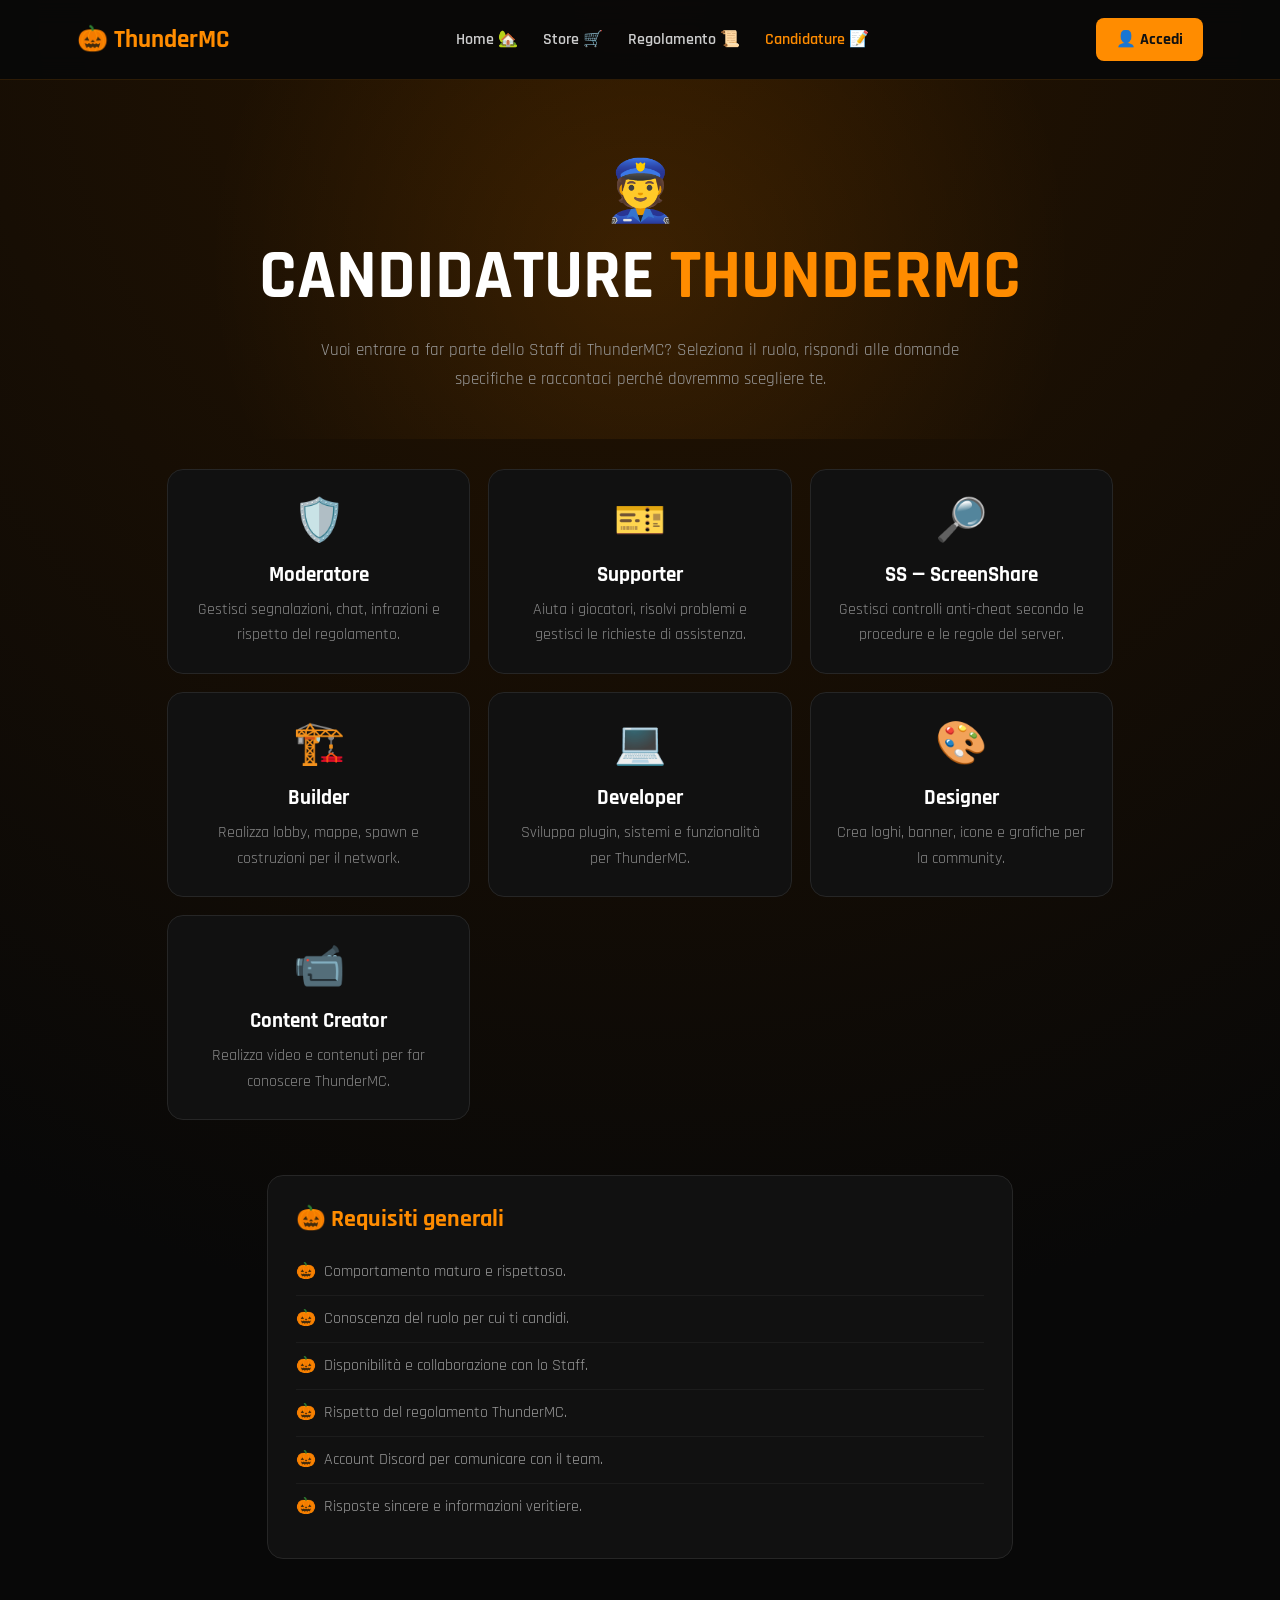
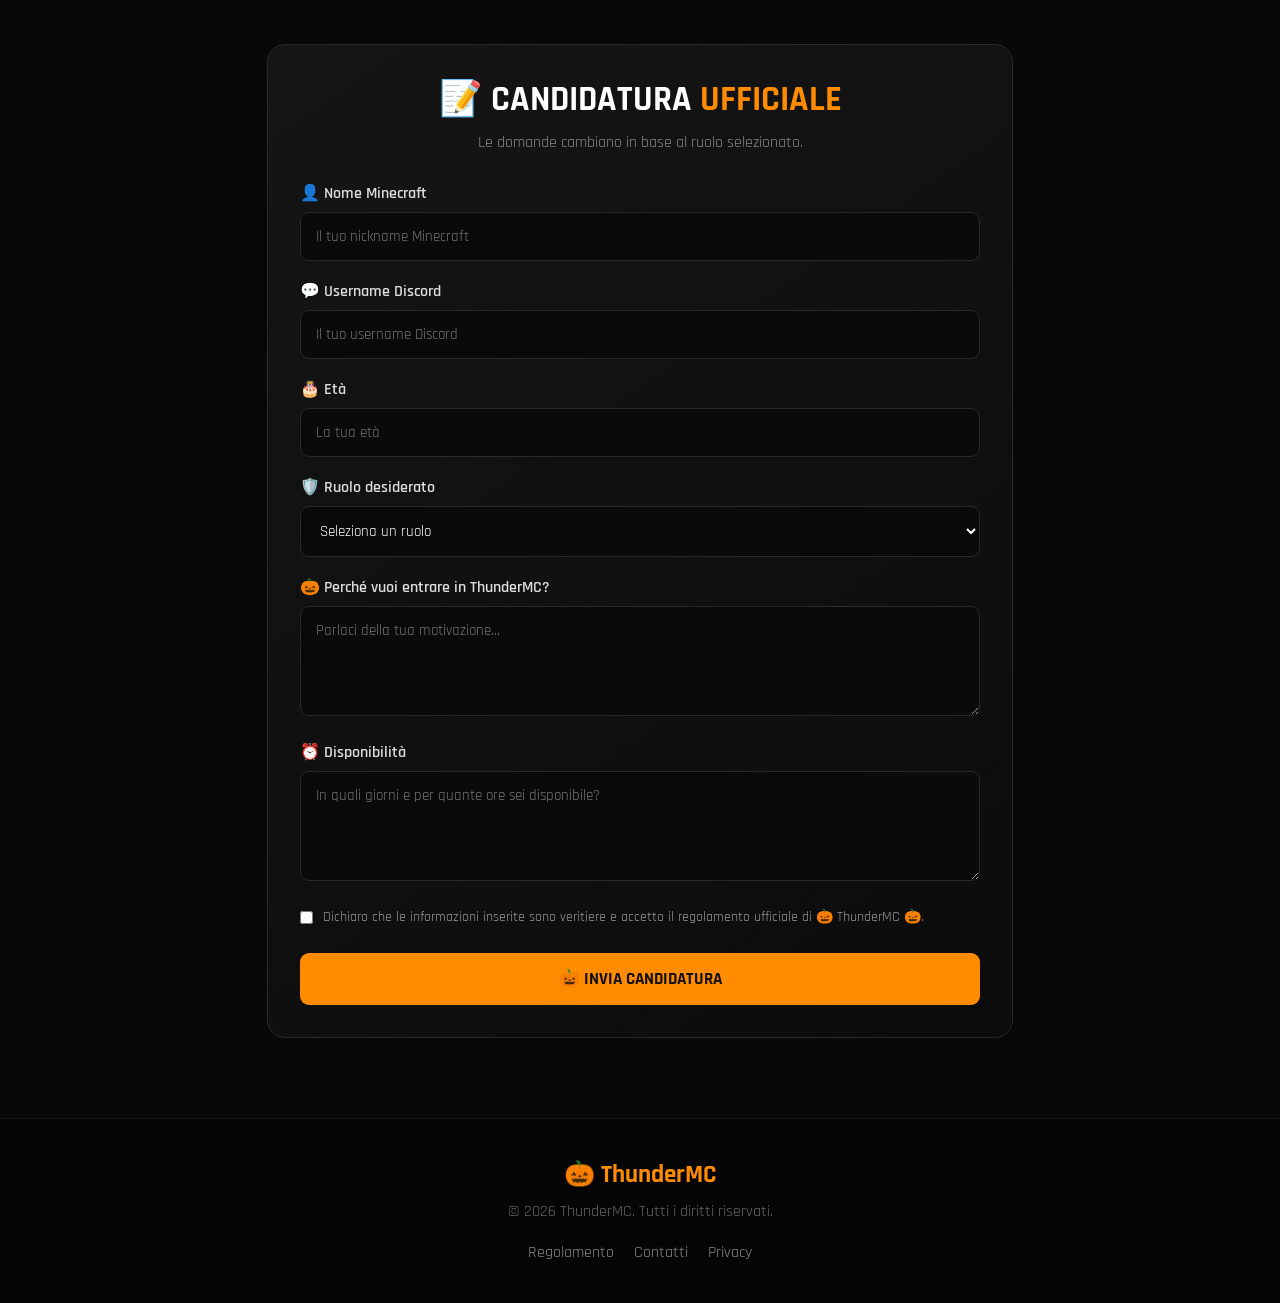
==== candidature.html @ 4a059ba6 "Add files via upload" ====
<!DOCTYPE html>
<html lang="it">
<head>
<meta charset="UTF-8">
<meta name="viewport" content="width=device-width, initial-scale=1.0">
<title>🎃 ThunderMC — Candidature</title>
<link rel="stylesheet" href="style.css">

<style>
.application-hero {
    padding: 75px 6% 45px;
    text-align: center;
    background: radial-gradient(circle at center, rgba(255,140,0,.12), transparent 65%);
}
.application-emoji { font-size: 60px; }
.application-hero h1 { font-size: clamp(38px, 7vw, 70px); }
.application-hero h1 span, .application-title h2 span { color: #ff8c00; }
.application-hero p {
    max-width: 700px; margin: 15px auto 0;
    color: #999; font-size: 17px; line-height: 1.7;
}
.roles {
    max-width: 1100px; margin: auto; padding: 30px 6% 55px;
    display: grid; grid-template-columns: repeat(3, 1fr); gap: 18px;
}
.role-card {
    padding: 25px; text-align: center; background: #111;
    border: 1px solid #262626; border-radius: 16px; transition: .25s;
}
.role-card:hover { transform: translateY(-5px); border-color: #ff8c00; }
.role-icon { font-size: 42px; margin-bottom: 12px; }
.role-card h2 { font-size: 21px; margin-bottom: 9px; }
.role-card p { color: #888; line-height: 1.6; }

.application-section {
    max-width: 900px; margin: auto; padding: 20px 6% 80px;
}
.application-box {
    padding: 32px; background: linear-gradient(145deg,#151515,#0c0c0c);
    border: 1px solid #292929; border-radius: 18px;
}
.application-title { text-align: center; margin-bottom: 30px; }
.application-title h2 { font-size: clamp(26px,5vw,35px); }
.application-title p { margin-top: 10px; color: #888; }

.form-group { margin-bottom: 20px; }
.form-group label {
    display: block; margin-bottom: 8px; color: #ddd; font-weight: 600;
}
.form-group input, .form-group select, .form-group textarea {
    box-sizing: border-box; width: 100%; padding: 14px 15px;
    background: #0a0a0a; border: 1px solid #292929; border-radius: 9px;
    color: white; font-family: inherit; font-size: 15px; outline: none;
}
.form-group input:focus, .form-group select:focus,
.form-group textarea:focus {
    border-color: #ff8c00; box-shadow: 0 0 0 2px rgba(255,140,0,.08);
}
.form-group textarea { min-height: 110px; resize: vertical; }
.question-box {
    padding: 22px; margin: 25px 0;
    background: rgba(255,140,0,.035); border: 1px solid #393027;
    border-radius: 14px;
}
.question-box h3 { color: #ff8c00; margin-bottom: 8px; }
.question-box > p { color: #999; margin-bottom: 22px; line-height: 1.5; }
.checkbox {
    display: flex; gap: 10px; align-items: flex-start;
    margin: 20px 0 25px; color: #999; font-size: 14px; line-height: 1.5;
}
.checkbox input { margin-top: 4px; accent-color: #ff8c00; }
.submit-btn {
    width: 100%; padding: 15px; border: 0; border-radius: 9px;
    background: #ff8c00; color: #111; font-family: inherit;
    font-size: 17px; font-weight: 800; cursor: pointer; transition: .25s;
}
.submit-btn:hover { transform: translateY(-2px); box-shadow: 0 10px 30px #ff8c0033; }
.success-message, .error-message {
    display: none; margin-top: 20px; padding: 16px;
    text-align: center; border-radius: 10px; line-height: 1.6;
}
.success-message { background: #22c55e12; border: 1px solid #22c55e55; color: #8cffab; }
.error-message { background: #ef444412; border: 1px solid #ef444455; color: #ffaaaa; }
.requirements {
    max-width: 900px; margin: 0 auto 65px; padding: 0 6%;
}
.requirements-box {
    padding: 28px; background: #111; border: 1px solid #262626; border-radius: 16px;
}
.requirements-box h2 { color: #ff8c00; margin-bottom: 15px; }
.requirements-box ul { list-style: none; padding: 0; }
.requirements-box li {
    padding: 11px 0 11px 28px; position: relative; color: #999;
    border-bottom: 1px solid #1c1c1c; line-height: 1.5;
}
.requirements-box li:last-child { border-bottom: 0; }
.requirements-box li::before { content: "🎃"; position: absolute; left: 0; }
@media(max-width:850px) { .roles { grid-template-columns: repeat(2,1fr); } }
@media(max-width:600px) {
    .roles { grid-template-columns: 1fr; }
    .application-box { padding: 21px; }
    .question-box { padding: 16px; }
}
</style>
</head>

<body>

<header class="navbar">
    <div class="logo">🎃 <span>ThunderMC</span></div>
    <nav>
        <a href="index.html">Home 🏡</a>
        <a href="shop.html">Store 🛒</a>
        <a href="regolamento.html">Regolamento 📜</a>
        <a href="candidature.html" class="active">Candidature 📝</a>
    </nav>
    <a href="login.html" class="login-btn">👤 Accedi</a>
</header>

<section class="application-hero">
    <div class="application-emoji">👮</div>
    <h1>CANDIDATURE <span>THUNDERMC</span></h1>
    <p>
        Vuoi entrare a far parte dello Staff di ThunderMC?
        Seleziona il ruolo, rispondi alle domande specifiche
        e raccontaci perché dovremmo scegliere te.
    </p>
</section>

<section class="roles">
    <div class="role-card">
        <div class="role-icon">🛡️</div>
        <h2>Moderatore</h2>
        <p>Gestisci segnalazioni, chat, infrazioni e rispetto del regolamento.</p>
    </div>
    <div class="role-card">
        <div class="role-icon">🎫</div>
        <h2>Supporter</h2>
        <p>Aiuta i giocatori, risolvi problemi e gestisci le richieste di assistenza.</p>
    </div>
    <div class="role-card">
        <div class="role-icon">🔎</div>
        <h2>SS — ScreenShare</h2>
        <p>Gestisci controlli anti-cheat secondo le procedure e le regole del server.</p>
    </div>
    <div class="role-card">
        <div class="role-icon">🏗️</div>
        <h2>Builder</h2>
        <p>Realizza lobby, mappe, spawn e costruzioni per il network.</p>
    </div>
    <div class="role-card">
        <div class="role-icon">💻</div>
        <h2>Developer</h2>
        <p>Sviluppa plugin, sistemi e funzionalità per ThunderMC.</p>
    </div>
    <div class="role-card">
        <div class="role-icon">🎨</div>
        <h2>Designer</h2>
        <p>Crea loghi, banner, icone e grafiche per la community.</p>
    </div>
    <div class="role-card">
        <div class="role-icon">📹</div>
        <h2>Content Creator</h2>
        <p>Realizza video e contenuti per far conoscere ThunderMC.</p>
    </div>
</section>

<section class="requirements">
    <div class="requirements-box">
        <h2>🎃 Requisiti generali</h2>
        <ul>
            <li>Comportamento maturo e rispettoso.</li>
            <li>Conoscenza del ruolo per cui ti candidi.</li>
            <li>Disponibilità e collaborazione con lo Staff.</li>
            <li>Rispetto del regolamento ThunderMC.</li>
            <li>Account Discord per comunicare con il team.</li>
            <li>Risposte sincere e informazioni veritiere.</li>
        </ul>
    </div>
</section>

<section class="application-section">
    <div class="application-box">
        <div class="application-title">
            <h2>📝 CANDIDATURA <span>UFFICIALE</span></h2>
            <p>Le domande cambiano in base al ruolo selezionato.</p>
        </div>

        <form id="applicationForm">
            <div class="form-group">
                <label for="minecraft">👤 Nome Minecraft</label>
                <input id="minecraft" name="minecraft" maxlength="32"
                    placeholder="Il tuo nickname Minecraft" required>
            </div>

            <div class="form-group">
                <label for="discord">💬 Username Discord</label>
                <input id="discord" name="discord" maxlength="80"
                    placeholder="Il tuo username Discord" required>
            </div>

            <div class="form-group">
                <label for="age">🎂 Età</label>
                <input type="number" id="age" name="age" min="13" max="99"
                    placeholder="La tua età" required>
            </div>

            <div class="form-group">
                <label for="role">🛡️ Ruolo desiderato</label>
                <select id="role" name="role" required>
                    <option value="">Seleziona un ruolo</option>
                    <option value="Moderatore">🛡️ Moderatore</option>
                    <option value="Supporter">🎫 Supporter</option>
                    <option value="SS">🔎 SS — ScreenShare</option>
                    <option value="Builder">🏗️ Builder</option>
                    <option value="Developer">💻 Developer</option>
                    <option value="Designer">🎨 Designer</option>
                    <option value="Content Creator">📹 Content Creator</option>
                </select>
            </div>

            <div id="roleQuestions" class="question-box" hidden>
                <h3 id="questionsTitle">🎃 Domande specifiche</h3>
                <p id="questionsDescription"></p>
                <div id="questionsFields"></div>
            </div>

            <div class="form-group">
                <label for="motivation">🎃 Perché vuoi entrare in ThunderMC?</label>
                <textarea id="motivation" name="motivation"
                    placeholder="Parlaci della tua motivazione..." required></textarea>
            </div>

            <div class="form-group">
                <label for="availability">⏰ Disponibilità</label>
                <textarea id="availability" name="availability"
                    placeholder="In quali giorni e per quante ore sei disponibile?" required></textarea>
            </div>

            <label class="checkbox">
                <input type="checkbox" id="accept" required>
                <span>Dichiaro che le informazioni inserite sono veritiere e accetto il regolamento ufficiale di 🎃 ThunderMC 🎃.</span>
            </label>

            <button type="submit" class="submit-btn">🎃 INVIA CANDIDATURA</button>

            <div class="success-message" id="successMessage" role="status">
                ✅ Modulo compilato correttamente!<br>
                Attenzione: questa versione dimostra il funzionamento del modulo,
                ma non invia ancora la candidatura allo Staff.
            </div>

            <div class="error-message" id="errorMessage" role="alert">
                ⚠️ Seleziona un ruolo e rispondi a tutte le domande obbligatorie.
            </div>
        </form>
    </div>
</section>

<footer>
    <div class="footer-logo">🎃 ThunderMC</div>
    <p>© 2026 ThunderMC. Tutti i diritti riservati.</p>
    <div class="footer-links">
        <a href="regolamento.html">Regolamento</a>
        <a href="contatti.html">Contatti</a>
        <a href="privacy.html">Privacy</a>
    </div>
</footer>

<script>
const roleQuestions = {
    "Supporter": {
        description: "Domande per valutare le tue capacità di assistenza ai giocatori.",
        questions: [
            { id: "support_exp", label: "🎫 Hai già lavorato come Supporter? Dove e per quanto tempo?", type: "textarea" },
            { id: "support_problem", label: "🧩 Un giocatore non riesce a entrare nel server. Come lo aiuti?", type: "textarea" },
            { id: "support_angry", label: "💬 Un utente è arrabbiato e ti insulta mentre chiedi di aiutarlo. Come reagisci?", type: "textarea" },
            { id: "support_ticket", label: "📩 Come gestiresti un ticket a cui non sai rispondere?", type: "textarea" },
            { id: "support_rules", label: "📚 Perché un Supporter deve conoscere il regolamento?", type: "textarea" }
        ]
    },
    "SS": {
        description: "Domande sul ruolo ScreenShare e sulla gestione responsabile dei controlli anti-cheat.",
        questions: [
            { id: "ss_exp", label: "🔎 Hai già esperienza nei controlli ScreenShare? Descrivila.", type: "textarea" },
            { id: "ss_suspicion", label: "🚨 Come procederesti se un giocatore fosse segnalato per sospetti cheat?", type: "textarea" },
            { id: "ss_consent", label: "🛡️ Perché un controllo deve seguire le procedure ufficiali e rispettare la privacy?", type: "textarea" },
            { id: "ss_refusal", label: "⚖️ Come gestiresti un giocatore che rifiuta un controllo previsto dal regolamento?", type: "textarea" },
            { id: "ss_evidence", label: "📋 Come documenteresti un controllo e riferiresti i risultati allo Staff?", type: "textarea" },
            { id: "ss_knowledge", label: "💻 Quali strumenti e conoscenze tecniche possiedi per questo ruolo?", type: "textarea" }
        ]
    },
    "Moderatore": {
        description: "Domande sulla moderazione, sulle segnalazioni e sulle sanzioni.",
        questions: [
            { id: "mod_exp", label: "🛡️ Hai già moderato un server Minecraft o Discord? Raccontaci la tua esperienza.", type: "textarea" },
            { id: "mod_hacker", label: "🚨 Come gestiresti una segnalazione contro un giocatore sospettato di usare cheat?", type: "textarea" },
            { id: "mod_conflict", label: "⚖️ Due giocatori litigano in chat. Cosa fai?", type: "textarea" },
            { id: "mod_friend", label: "🤝 Un tuo amico infrange il regolamento. Come ti comporti?", type: "textarea" },
            { id: "mod_proof", label: "📋 Quali elementi controlleresti prima di applicare una sanzione?", type: "textarea" }
        ]
    },
    "Builder": {
        description: "Domande sulle tue capacità di costruzione e collaborazione.",
        questions: [
            { id: "build_exp", label: "🏗️ Da quanto tempo costruisci su Minecraft e quali build hai realizzato?", type: "textarea" },
            { id: "build_style", label: "🧱 Quali stili di costruzione conosci meglio?", type: "textarea" },
            { id: "build_tools", label: "🛠️ Sai usare WorldEdit, VoxelSniper o strumenti simili? Specifica quali.", type: "textarea" },
            { id: "build_portfolio", label: "🖼️ Inserisci i link a screenshot o al tuo portfolio (se disponibile).", type: "url", required: false },
            { id: "build_task", label: "🗺️ Come organizzeresti la creazione di una nuova lobby rispettando un tema e una scadenza?", type: "textarea" }
        ]
    },
    "Developer": {
        description: "Domande sulle tue competenze di programmazione e sviluppo.",
        questions: [
            { id: "dev_languages", label: "💻 Quali linguaggi di programmazione conosci e a quale livello?", type: "textarea" },
            { id: "dev_plugins", label: "🔌 Hai già sviluppato plugin Minecraft? Descrivi un tuo progetto.", type: "textarea" },
            { id: "dev_debug", label: "🐛 Un plugin genera un errore all'avvio. Come lo analizzi e lo risolvi?", type: "textarea" },
            { id: "dev_versions", label: "⚙️ Per quali versioni Minecraft e API hai sviluppato?", type: "textarea" },
            { id: "dev_links", label: "🔗 Inserisci i link a GitHub o ai tuoi progetti (se disponibili).", type: "url", required: false }
        ]
    },
    "Designer": {
        description: "Domande sulle tue competenze grafiche e sul tuo portfolio.",
        questions: [
            { id: "design_tools", label: "🎨 Quali programmi o applicazioni usi per creare grafiche?", type: "textarea" },
            { id: "design_work", label: "🖌️ Che tipo di grafiche sai realizzare: loghi, banner, icone o altro?", type: "textarea" },
            { id: "design_portfolio", label: "🖼️ Inserisci il link al tuo portfolio o ai tuoi lavori.", type: "url", required: false },
            { id: "design_feedback", label: "💡 Come gestisci una richiesta di modifica da parte del team?", type: "textarea" }
        ]
    },
    "Content Creator": {
        description: "Domande sulla creazione di contenuti e sulla promozione del server.",
        questions: [
            { id: "creator_platforms", label: "📹 Su quali piattaforme pubblichi contenuti?", type: "textarea" },
            { id: "creator_content", label: "🎬 Che tipo di video o contenuti realizzi?", type: "textarea" },
            { id: "creator_links", label: "🔗 Inserisci i link ai tuoi canali o ai tuoi video.", type: "textarea" },
            { id: "creator_schedule", label: "📅 Con quale frequenza puoi pubblicare contenuti per ThunderMC?", type: "textarea" },
            { id: "creator_ideas", label: "💡 Quale contenuto realizzeresti per promuovere ThunderMC?", type: "textarea" }
        ]
    }
};

const form = document.getElementById("applicationForm");
const roleSelect = document.getElementById("role");
const roleQuestionsBox = document.getElementById("roleQuestions");
const questionsTitle = document.getElementById("questionsTitle");
const questionsDescription = document.getElementById("questionsDescription");
const questionsFields = document.getElementById("questionsFields");
const success = document.getElementById("successMessage");
const error = document.getElementById("errorMessage");

function renderRoleQuestions() {
    const role = roleSelect.value;
    const data = roleQuestions[role];

    questionsFields.replaceChildren();
    success.style.display = "none";
    error.style.display = "none";

    if (!data) {
        roleQuestionsBox.hidden = true;
        return;
    }

    roleQuestionsBox.hidden = false;
    questionsTitle.textContent = "📝 Domande specifiche — " + role;
    questionsDescription.textContent = data.description;

    data.questions.forEach((question, index) => {
        const group = document.createElement("div");
        group.className = "form-group";

        const label = document.createElement("label");
        label.htmlFor = question.id;
        label.textContent = question.label;

        let input;
        if (question.type === "textarea") {
            input = document.createElement("textarea");
            input.rows = 4;
            input.placeholder = "Scrivi la tua risposta...";
        } else {
            input = document.createElement("input");
            input.type = question.type;
            input.placeholder = question.type === "url"
                ? "https://..."
                : "Scrivi la tua risposta...";
        }

        input.id = question.id;
        input.name = question.id;
        input.required = question.required !== false;
        input.maxLength = 3000;

        group.append(label, input);
        questionsFields.appendChild(group);
    });
}

roleSelect.addEventListener("change", renderRoleQuestions);

form.addEventListener("submit", function(event) {
    event.preventDefault();
    success.style.display = "none";
    error.style.display = "none";

    if (!roleQuestions[roleSelect.value]) {
        error.textContent = "⚠️ Seleziona un ruolo valido.";
        error.style.display = "block";
        return;
    }

    if (!form.reportValidity()) {
        error.textContent = "⚠️ Controlla di aver compilato tutti i campi obbligatori.";
        error.style.display = "block";
        return;
    }

    /*
      Questa versione mostra il funzionamento del modulo.
      Per ricevere davvero le candidature serve collegare un backend
      o un servizio di moduli e configurare la destinazione dei dati.
    */
    success.style.display = "block";
    success.scrollIntoView({ behavior: "smooth", block: "center" });
});
</script>

</body>
</html>
---- style.css ----
@import url('https://fonts.googleapis.com/css2?family=Rajdhani:wght@400;500;600;700&display=swap');

* {
    margin: 0;
    padding: 0;
    box-sizing: border-box;
}

:root {
    --orange: #ff8c00;
    --orange-light: #ffad32;
    --dark: #080808;
    --dark-2: #111111;
    --dark-3: #181818;
    --text: #ffffff;
    --gray: #a5a5a5;
}

body {
    font-family: 'Rajdhani', sans-serif;
    background:
        radial-gradient(circle at top, #261400 0%, #080808 45%);
    color: var(--text);
    min-height: 100vh;
}


/* NAVBAR */

.navbar {
    width: 100%;
    height: 80px;
    padding: 0 6%;
    display: flex;
    align-items: center;
    justify-content: space-between;

    background: rgba(8, 8, 8, 0.92);
    border-bottom: 1px solid rgba(255, 140, 0, 0.15);

    position: sticky;
    top: 0;
    z-index: 100;
    backdrop-filter: blur(12px);
}

.logo {
    font-size: 25px;
    font-weight: 700;
}

.logo span {
    color: var(--orange);
}

nav {
    display: flex;
    gap: 25px;
}

nav a {
    color: #ccc;
    text-decoration: none;
    font-weight: 600;
    transition: 0.3s;
}

nav a:hover,
nav a.active {
    color: var(--orange);
}

.login-btn {
    padding: 11px 20px;
    border-radius: 8px;

    background: var(--orange);
    color: #111;

    text-decoration: none;
    font-weight: 700;

    transition: 0.3s;
}

.login-btn:hover {
    transform: translateY(-2px);
    box-shadow: 0 0 25px rgba(255, 140, 0, 0.4);
}


/* HERO */

.hero {
    min-height: 650px;
    padding: 80px 8%;

    display: flex;
    align-items: center;
    justify-content: space-between;

    position: relative;
    overflow: hidden;
}

.hero::before {
    content: "";
    position: absolute;

    width: 500px;
    height: 500px;

    background: rgba(255, 140, 0, 0.10);
    filter: blur(100px);
    border-radius: 50%;

    left: -150px;
    top: 100px;
}

.hero-content {
    max-width: 700px;
    position: relative;
    z-index: 2;
}

.badge {
    display: inline-block;

    padding: 8px 15px;
    margin-bottom: 20px;

    border: 1px solid rgba(255, 140, 0, 0.4);
    border-radius: 50px;

    color: var(--orange-light);
    background: rgba(255, 140, 0, 0.08);

    font-size: 14px;
    font-weight: 700;
}

.hero h1 {
    font-size: clamp(45px, 7vw, 82px);
    line-height: 0.95;
    font-weight: 700;
}

.hero h1 span {
    color: var(--orange);
    display: block;

    text-shadow:
        0 0 20px rgba(255, 140, 0, 0.35);
}

.hero p {
    margin-top: 25px;
    max-width: 600px;

    color: var(--gray);
    font-size: 19px;
    line-height: 1.6;
}

.hero-buttons {
    display: flex;
    gap: 15px;
    margin-top: 35px;
}

.primary-btn,
.secondary-btn {
    padding: 15px 28px;

    border-radius: 9px;

    font-family: inherit;
    font-size: 16px;
    font-weight: 700;

    text-decoration: none;
    cursor: pointer;

    transition: 0.3s;
}

.primary-btn {
    border: none;
    background: var(--orange);
    color: #111;
}

.primary-btn:hover {
    transform: translateY(-3px);
    box-shadow: 0 10px 35px rgba(255, 140, 0, 0.35);
}

.secondary-btn {
    border: 1px solid #444;
    color: white;
    background: rgba(255,255,255,0.03);
}

.secondary-btn:hover {
    border-color: var(--orange);
    color: var(--orange);
}

.server-ip {
    margin-top: 30px;

    display: flex;
    flex-direction: column;
    gap: 4px;
}

.server-ip span {
    color: #777;
    font-size: 12px;
    font-weight: 700;
}

.server-ip strong {
    color: var(--orange-light);
    font-size: 20px;
    letter-spacing: 1px;
}


/* PUMPKIN */

.hero-pumpkin {
    font-size: 220px;

    filter:
        drop-shadow(0 0 30px rgba(255, 140, 0, 0.35));

    animation: floating 4s ease-in-out infinite;

    user-select: none;
}

@keyframes floating {

    0%, 100% {
        transform: translateY(0);
    }

    50% {
        transform: translateY(-20px);
    }

}


/* STATUS */

.status-section {
    padding: 30px 8% 80px;

    display: grid;
    grid-template-columns:
        repeat(3, 1fr);

    gap: 20px;
}

.status-card {
    padding: 25px;

    background: rgba(255,255,255,0.03);
    border: 1px solid #252525;

    border-radius: 15px;

    display: flex;
    align-items: center;
    gap: 18px;

    transition: 0.3s;
}

.status-card:hover {
    border-color: rgba(255, 140, 0, 0.4);
    transform: translateY(-4px);
}

.status-icon {
    width: 55px;
    height: 55px;

    display: grid;
    place-items: center;

    background: rgba(255, 140, 0, 0.1);
    border-radius: 12px;

    font-size: 25px;
}

.status-card span {
    color: #777;
    font-size: 12px;
    font-weight: 700;
}

.status-card h3 {
    margin-top: 4px;
    font-size: 23px;
}


/* ABOUT */

.about {
    padding: 90px 8%;
    background: #0d0d0d;
}

.section-title {
    text-align: center;
    margin-bottom: 50px;
}

.section-title span {
    font-size: 35px;
}

.section-title h2 {
    margin-top: 10px;
    font-size: 40px;
}

.section-title p {
    margin-top: 10px;
    color: var(--gray);
}


.features {
    display: grid;
    grid-template-columns:
        repeat(3, 1fr);

    gap: 25px;
}

.feature-card {
    padding: 35px;

    text-align: center;

    background: #111;
    border: 1px solid #242424;

    border-radius: 15px;

    transition: 0.3s;
}

.feature-card:hover {
    transform: translateY(-8px);
    border-color: var(--orange);
}

.feature-icon {
    font-size: 45px;
    margin-bottom: 20px;
}

.feature-card h3 {
    font-size: 22px;
    margin-bottom: 12px;
}

.feature-card p {
    color: var(--gray);
    line-height: 1.6;
}


/* CTA */

.cta {
    padding: 100px 8%;
    text-align: center;
}

.cta > div {
    max-width: 850px;
    margin: auto;

    padding: 70px 30px;

    border: 1px solid rgba(255, 140, 0, 0.25);
    border-radius: 20px;

    background:
        radial-gradient(
            circle at center,
            rgba(255,140,0,0.10),
            transparent 70%
        );
}

.cta span {
    color: var(--orange);
    font-weight: 700;
}

.cta h2 {
    margin-top: 15px;
    font-size: 42px;
}

.cta h2 strong {
    color: var(--orange);
}

.cta p {
    color: var(--gray);
    margin: 15px 0 30px;
}


/* FOOTER */

footer {
    padding: 40px 8%;

    background: #050505;

    text-align: center;

    border-top: 1px solid #1c1c1c;
}

.footer-logo {
    font-size: 25px;
    font-weight: 700;
    color: var(--orange);
}

footer p {
    margin-top: 10px;
    color: #666;
}

.footer-links {
    margin-top: 20px;

    display: flex;
    justify-content: center;
    gap: 20px;
}

.footer-links a {
    color: #888;
    text-decoration: none;
}

.footer-links a:hover {
    color: var(--orange);
}


/* MOBILE */

@media (max-width: 900px) {

    .navbar {
        height: auto;
        padding: 20px;
        flex-wrap: wrap;
        gap: 20px;
    }

    nav {
        width: 100%;
        order: 3;

        justify-content: center;
        flex-wrap: wrap;
    }

    .hero {
        padding: 70px 6%;
        text-align: center;
    }

    .hero-content {
        margin: auto;
    }

    .hero-buttons {
        justify-content: center;
        flex-wrap: wrap;
    }

    .hero-pumpkin {
        display: none;
    }

    .server-ip {
        align-items: center;
    }

    .status-section,
    .features {
        grid-template-columns: 1fr;
    }

    .section-title h2,
    .cta h2 {
        font-size: 32px;
    }

}

@media (max-width: 500px) {

    .login-btn {
        display: none;
    }

    nav {
        gap: 12px;
    }

    nav a {
        font-size: 14px;
    }

    .hero h1 {
        font-size: 48px;
    }

}


/* =========================
   🎃 STORE THUNDERMC
========================= */

.categories {
    display: flex;
    justify-content: center;
    align-items: center;
    flex-wrap: wrap;
    gap: 12px;
    margin: 35px auto;
    max-width: 1100px;
}

.category {
    padding: 13px 22px;
    border: 1px solid rgba(255, 140, 0, 0.25);
    border-radius: 12px;
    background: #111;
    color: #aaa;
    font-size: 15px;
    font-weight: 800;
    cursor: pointer;
    transition: .25s;
}

.category:hover {
    color: #fff;
    border-color: #ff8c00;
    transform: translateY(-2px);
}

.category.active {
    background: #ff8c00;
    color: #111;
    border-color: #ff8c00;
    box-shadow: 0 0 20px rgba(255, 140, 0, .25);
}


/* =========================
   🛒 GRIGLIA PRODOTTI
========================= */

.products-grid {
    width: 100%;
    max-width: 1200px;
    margin: 0 auto;
    padding: 20px;

    display: grid;
    grid-template-columns:
        repeat(3, minmax(0, 1fr));

    gap: 22px;
    box-sizing: border-box;
}

.store-product {
    background:
        linear-gradient(
            145deg,
            rgba(25,25,25,.98),
            rgba(10,10,10,.98)
        );

    border: 1px solid rgba(255,140,0,.16);
    border-radius: 20px;

    padding: 28px 22px;
    text-align: center;

    transition:
        transform .25s,
        border-color .25s,
        box-shadow .25s;
}

.store-product:hover {
    transform: translateY(-7px);

    border-color: rgba(255,140,0,.65);

    box-shadow:
        0 15px 35px rgba(0,0,0,.45),
        0 0 25px rgba(255,140,0,.08);
}


/* =========================
   🎃 ICONA
========================= */

.product-icon {
    width: 90px;
    height: 90px;

    margin: 0 auto 18px;

    display: flex;
    align-items: center;
    justify-content: center;

    border-radius: 22px;

    background: rgba(255,140,0,.08);

    border: 1px solid rgba(255,140,0,.15);

    font-size: 48px;

    transition: .25s;
}

.store-product:hover .product-icon {
    transform: scale(1.08) rotate(-2deg);

    background: rgba(255,140,0,.13);
}


/* =========================
   🏷️ NOME
========================= */

.product-name {
    color: #fff;

    font-size: 23px;
    font-weight: 900;

    margin-bottom: 10px;
}


/* =========================
   📝 DESCRIZIONE
========================= */

.product-description {
    min-height: 48px;

    color: #999;

    font-size: 14px;
    line-height: 1.5;

    margin-bottom: 18px;
}


/* =========================
   💰 PREZZO
========================= */

.product-price {
    color: #ff8c00;

    font-size: 25px;
    font-weight: 900;

    margin-bottom: 18px;
}


/* =========================
   🛒 ACQUISTA
========================= */

.buy-button {
    width: 100%;

    padding: 14px;

    border: none;
    border-radius: 11px;

    background: #ff8c00;
    color: #111;

    font-size: 15px;
    font-weight: 900;

    cursor: pointer;

    transition: .25s;
}

.buy-button:hover {
    transform: translateY(-2px);

    box-shadow:
        0 8px 25px rgba(255,140,0,.25);
}


/* =========================
   📱 TELEFONO
========================= */

@media (max-width: 900px) {

    .products-grid {
        grid-template-columns:
            repeat(2, minmax(0, 1fr));
    }

}


@media (max-width: 600px) {

    .categories {
        padding: 0 15px;
        gap: 8px;
    }

    .category {
        flex: 1 1 calc(50% - 8px);
        padding: 12px 8px;
        font-size: 13px;
    }

    .products-grid {
        grid-template-columns: 1fr;
        padding: 15px;
    }

    .store-product {
        padding: 25px 20px;
    }

}
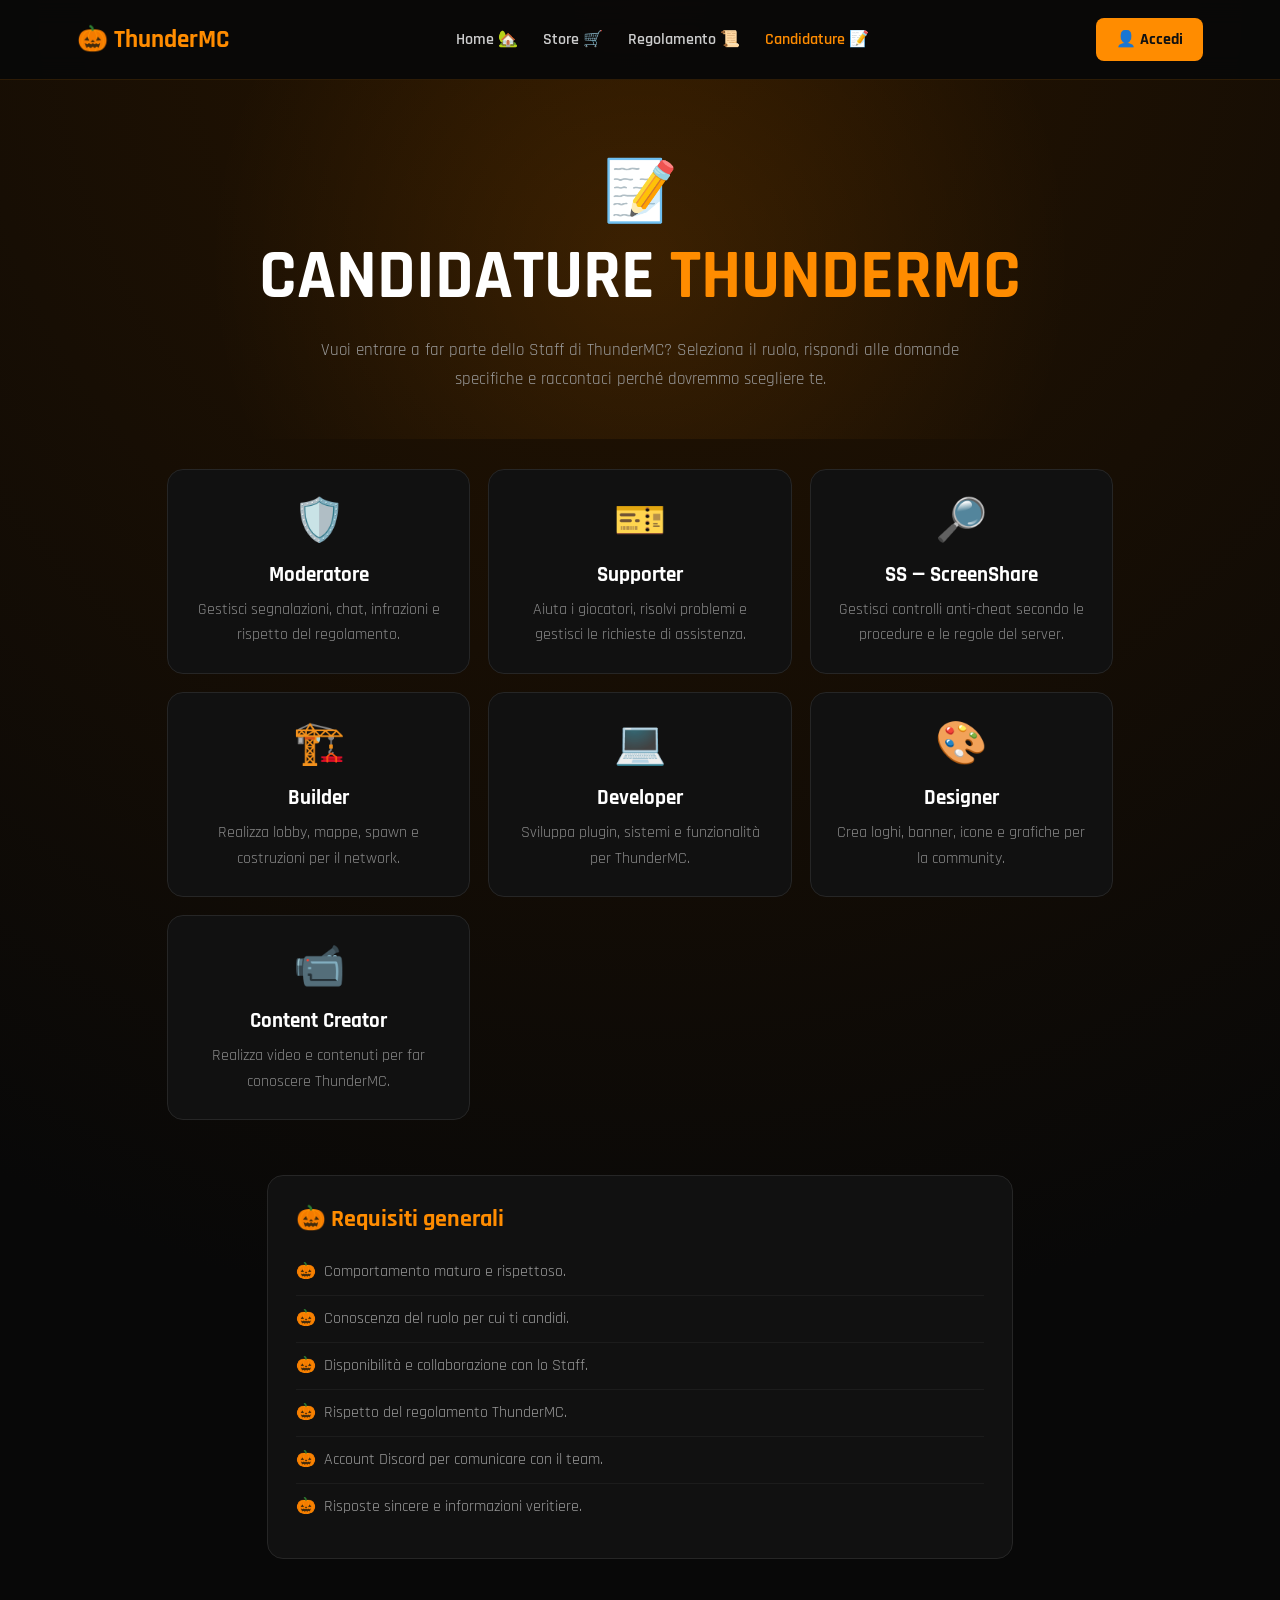
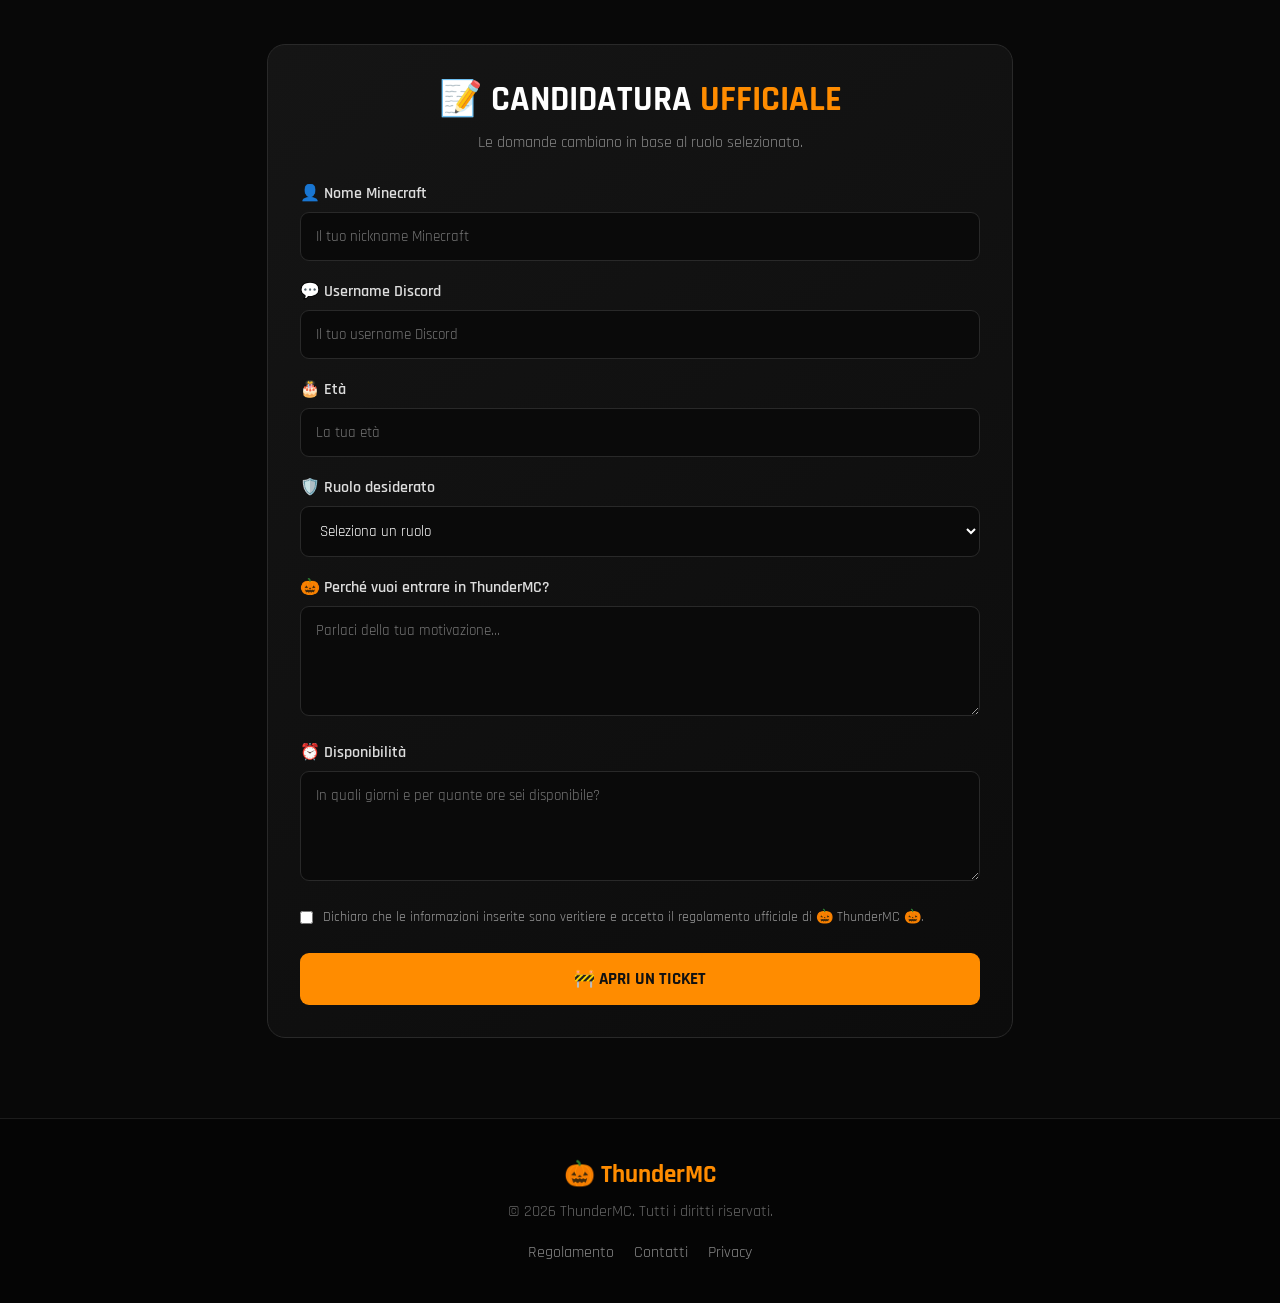
==== commit 76c0594b: "Add files via upload" ====
--- a/candidature.html
+++ b/candidature.html
@@ -118,7 +118,7 @@
 </header>
 
 <section class="application-hero">
-    <div class="application-emoji">👮</div>
+    <div class="application-emoji">📝</div>
     <h1>CANDIDATURE <span>THUNDERMC</span></h1>
     <p>
         Vuoi entrare a far parte dello Staff di ThunderMC?
@@ -242,7 +242,7 @@
                 <span>Dichiaro che le informazioni inserite sono veritiere e accetto il regolamento ufficiale di 🎃 ThunderMC 🎃.</span>
             </label>
 
-            <button type="submit" class="submit-btn">🎃 INVIA CANDIDATURA</button>
+            <button type="submit" class="submit-btn">🚧 APRI UN TICKET</button>            
 
             <div class="success-message" id="successMessage" role="status">
                 ✅ Modulo compilato correttamente!<br>
--- a/style.css
+++ b/style.css
@@ -736,6 +736,46 @@
 
 
 /* =========================
+   💙 PAYPAL THUNDERMC
+========================= */
+
+.btn-pay {
+    display: inline-flex;
+    align-items: center;
+    justify-content: center;
+    gap: 8px;
+
+    width: 100%;
+    padding: 14px;
+
+    background: #ffc439;
+    color: #003087;
+
+    border: none;
+    border-radius: 11px;
+
+    font-size: 15px;
+    font-weight: 900;
+
+    text-decoration: none;
+    cursor: pointer;
+
+    transition: .25s;
+}
+
+.btn-pay img {
+    width: 30px;
+    height: 30px;
+    object-fit: contain;
+}
+
+.btn-pay:hover {
+    transform: translateY(-2px);
+    box-shadow: 0 8px 25px rgba(255, 196, 57, .25);
+}
+
+
+/* =========================
    📱 TELEFONO
 ========================= */
 
@@ -772,11 +812,3 @@
     }
 
 }
-
-
-
-
-
-
-
-
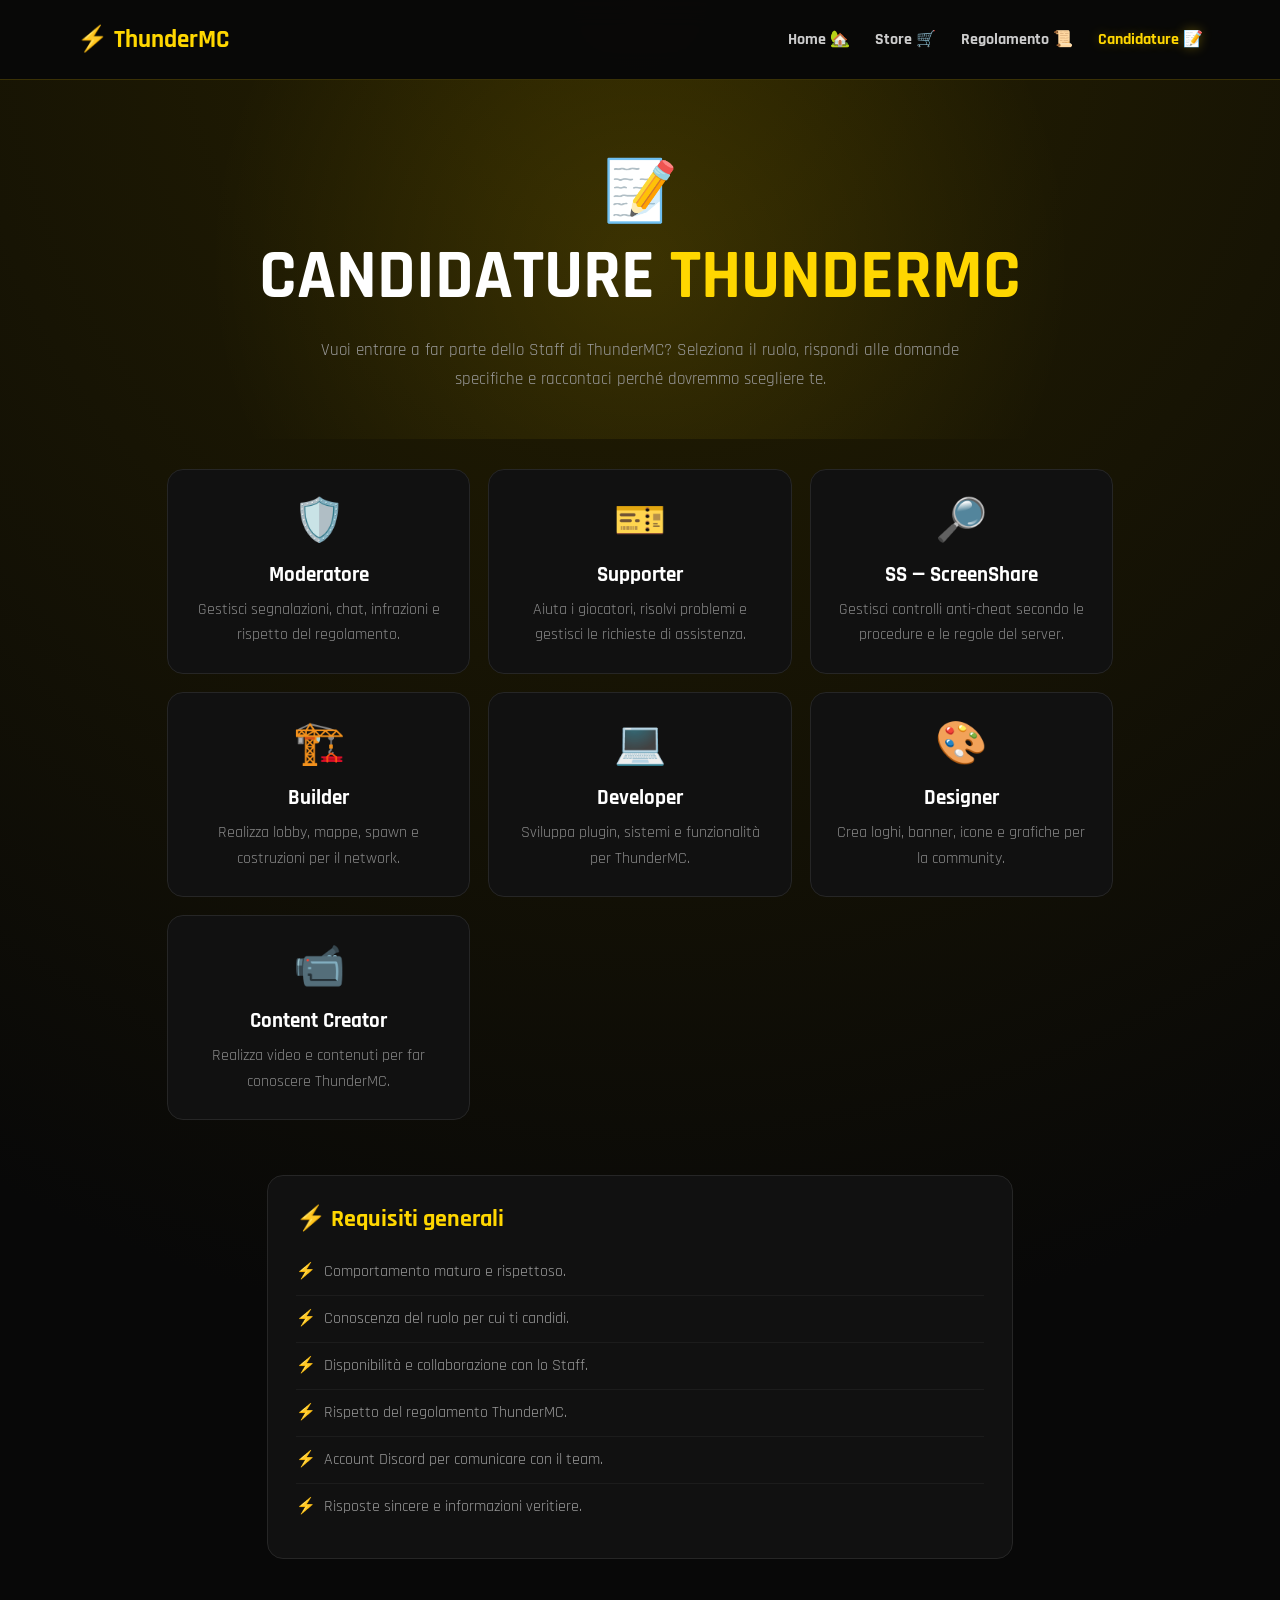
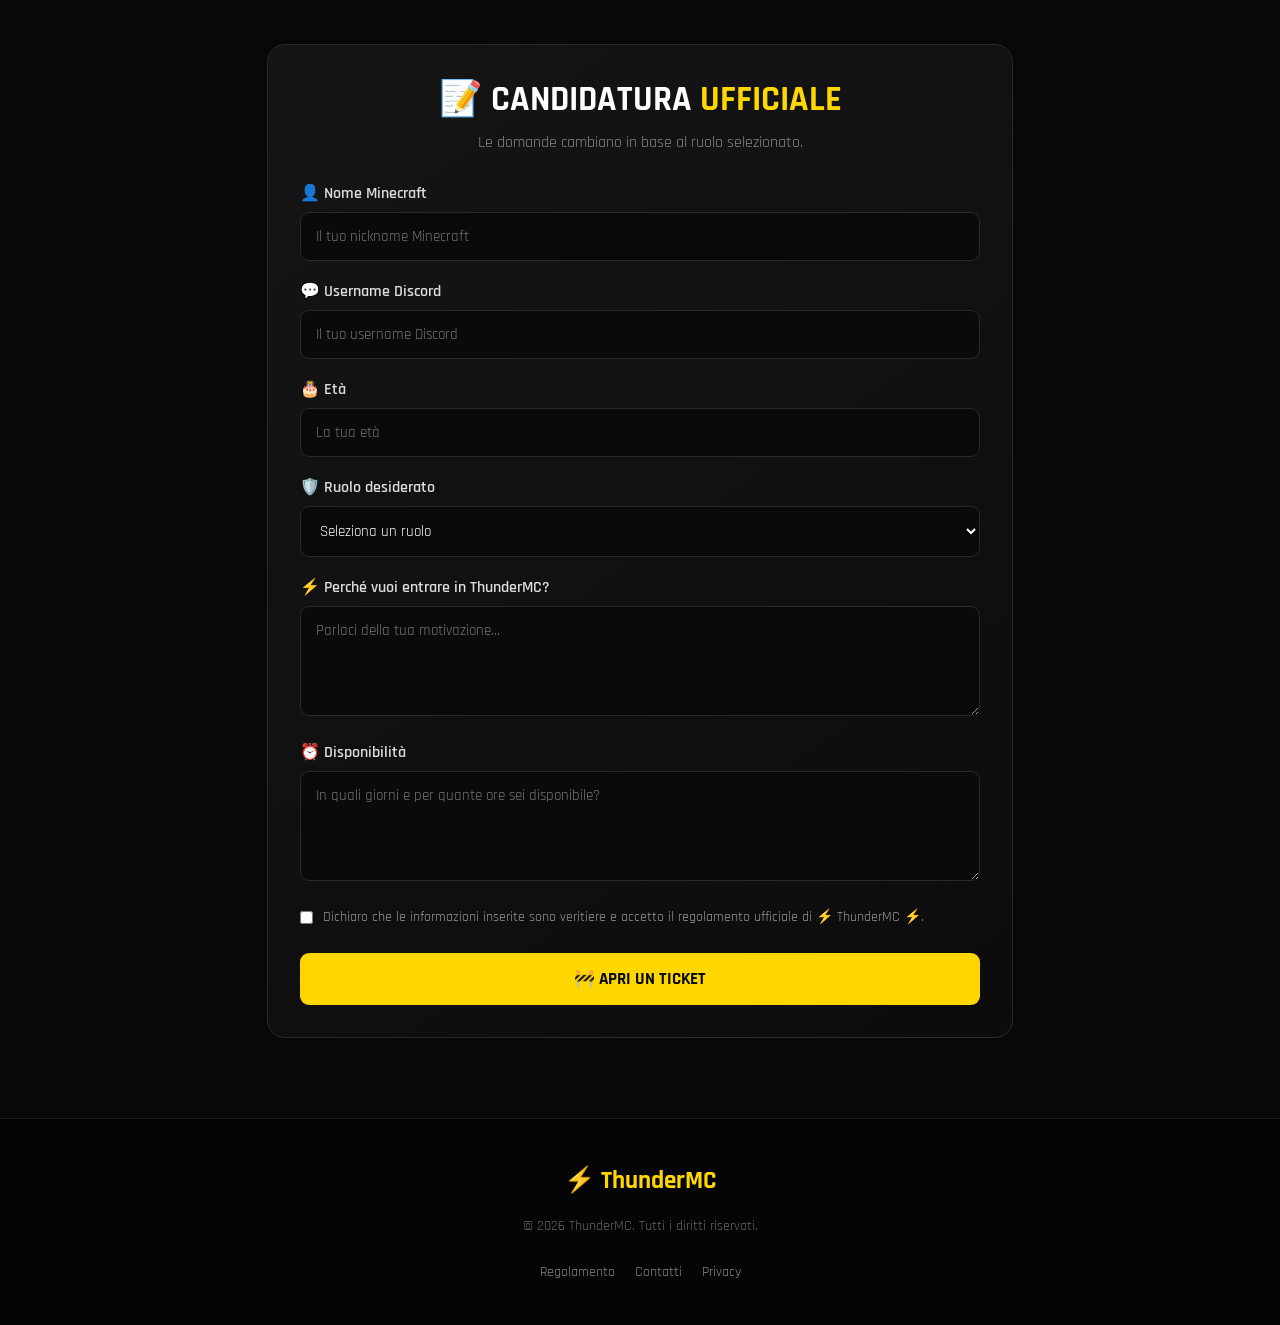
==== commit 47add75c: "Add files via upload" ====
--- a/candidature.html
+++ b/candidature.html
@@ -3,18 +3,18 @@
 <head>
 <meta charset="UTF-8">
 <meta name="viewport" content="width=device-width, initial-scale=1.0">
-<title>🎃 ThunderMC — Candidature</title>
+<title>⚡ ThunderMC — Candidature</title>
 <link rel="stylesheet" href="style.css">
 
 <style>
 .application-hero {
     padding: 75px 6% 45px;
     text-align: center;
-    background: radial-gradient(circle at center, rgba(255,140,0,.12), transparent 65%);
+    background: radial-gradient(circle at center, rgba(255,215,0,.12), transparent 65%);
 }
 .application-emoji { font-size: 60px; }
 .application-hero h1 { font-size: clamp(38px, 7vw, 70px); }
-.application-hero h1 span, .application-title h2 span { color: #ff8c00; }
+.application-hero h1 span, .application-title h2 span { color: #FFD700; }
 .application-hero p {
     max-width: 700px; margin: 15px auto 0;
     color: #999; font-size: 17px; line-height: 1.7;
@@ -27,7 +27,7 @@
     padding: 25px; text-align: center; background: #111;
     border: 1px solid #262626; border-radius: 16px; transition: .25s;
 }
-.role-card:hover { transform: translateY(-5px); border-color: #ff8c00; }
+.role-card:hover { transform: translateY(-5px); border-color: #FFD700; }
 .role-icon { font-size: 42px; margin-bottom: 12px; }
 .role-card h2 { font-size: 21px; margin-bottom: 9px; }
 .role-card p { color: #888; line-height: 1.6; }
@@ -54,27 +54,32 @@
 }
 .form-group input:focus, .form-group select:focus,
 .form-group textarea:focus {
-    border-color: #ff8c00; box-shadow: 0 0 0 2px rgba(255,140,0,.08);
+    border-color: #FFD700;
+    box-shadow: 0 0 0 2px rgba(255,215,0,.08);
 }
 .form-group textarea { min-height: 110px; resize: vertical; }
 .question-box {
     padding: 22px; margin: 25px 0;
-    background: rgba(255,140,0,.035); border: 1px solid #393027;
+    background: rgba(255,215,0,.035);
+    border: 1px solid rgba(255,215,0,.2);
     border-radius: 14px;
 }
-.question-box h3 { color: #ff8c00; margin-bottom: 8px; }
+.question-box h3 { color: #FFD700; margin-bottom: 8px; }
 .question-box > p { color: #999; margin-bottom: 22px; line-height: 1.5; }
 .checkbox {
     display: flex; gap: 10px; align-items: flex-start;
     margin: 20px 0 25px; color: #999; font-size: 14px; line-height: 1.5;
 }
-.checkbox input { margin-top: 4px; accent-color: #ff8c00; }
+.checkbox input { margin-top: 4px; accent-color: #FFD700; }
 .submit-btn {
     width: 100%; padding: 15px; border: 0; border-radius: 9px;
-    background: #ff8c00; color: #111; font-family: inherit;
+    background: #FFD700; color: #080808; font-family: inherit;
     font-size: 17px; font-weight: 800; cursor: pointer; transition: .25s;
 }
-.submit-btn:hover { transform: translateY(-2px); box-shadow: 0 10px 30px #ff8c0033; }
+.submit-btn:hover {
+    transform: translateY(-2px);
+    box-shadow: 0 10px 30px rgba(255,215,0,.2);
+}
 .success-message, .error-message {
     display: none; margin-top: 20px; padding: 16px;
     text-align: center; border-radius: 10px; line-height: 1.6;
@@ -87,14 +92,14 @@
 .requirements-box {
     padding: 28px; background: #111; border: 1px solid #262626; border-radius: 16px;
 }
-.requirements-box h2 { color: #ff8c00; margin-bottom: 15px; }
+.requirements-box h2 { color: #FFD700; margin-bottom: 15px; }
 .requirements-box ul { list-style: none; padding: 0; }
 .requirements-box li {
     padding: 11px 0 11px 28px; position: relative; color: #999;
     border-bottom: 1px solid #1c1c1c; line-height: 1.5;
 }
 .requirements-box li:last-child { border-bottom: 0; }
-.requirements-box li::before { content: "🎃"; position: absolute; left: 0; }
+.requirements-box li::before { content: "⚡"; position: absolute; left: 0; }
 @media(max-width:850px) { .roles { grid-template-columns: repeat(2,1fr); } }
 @media(max-width:600px) {
     .roles { grid-template-columns: 1fr; }
@@ -107,14 +112,13 @@
 <body>
 
 <header class="navbar">
-    <div class="logo">🎃 <span>ThunderMC</span></div>
+    <div class="logo">⚡ <span>ThunderMC</span></div>
     <nav>
         <a href="index.html">Home 🏡</a>
         <a href="shop.html">Store 🛒</a>
         <a href="regolamento.html">Regolamento 📜</a>
         <a href="candidature.html" class="active">Candidature 📝</a>
     </nav>
-    <a href="login.html" class="login-btn">👤 Accedi</a>
 </header>
 
 <section class="application-hero">
@@ -167,7 +171,7 @@
 
 <section class="requirements">
     <div class="requirements-box">
-        <h2>🎃 Requisiti generali</h2>
+        <h2>⚡ Requisiti generali</h2>
         <ul>
             <li>Comportamento maturo e rispettoso.</li>
             <li>Conoscenza del ruolo per cui ti candidi.</li>
@@ -220,13 +224,13 @@
             </div>
 
             <div id="roleQuestions" class="question-box" hidden>
-                <h3 id="questionsTitle">🎃 Domande specifiche</h3>
+                <h3 id="questionsTitle">⚡ Domande specifiche</h3>
                 <p id="questionsDescription"></p>
                 <div id="questionsFields"></div>
             </div>
 
             <div class="form-group">
-                <label for="motivation">🎃 Perché vuoi entrare in ThunderMC?</label>
+                <label for="motivation">⚡ Perché vuoi entrare in ThunderMC?</label>
                 <textarea id="motivation" name="motivation"
                     placeholder="Parlaci della tua motivazione..." required></textarea>
             </div>
@@ -239,10 +243,10 @@
 
             <label class="checkbox">
                 <input type="checkbox" id="accept" required>
-                <span>Dichiaro che le informazioni inserite sono veritiere e accetto il regolamento ufficiale di 🎃 ThunderMC 🎃.</span>
+                <span>Dichiaro che le informazioni inserite sono veritiere e accetto il regolamento ufficiale di ⚡ ThunderMC ⚡.</span>
             </label>
 
-            <button type="submit" class="submit-btn">🚧 APRI UN TICKET</button>            
+            <button type="submit" class="submit-btn">🚧 APRI UN TICKET</button>
 
             <div class="success-message" id="successMessage" role="status">
                 ✅ Modulo compilato correttamente!<br>
@@ -258,7 +262,7 @@
 </section>
 
 <footer>
-    <div class="footer-logo">🎃 ThunderMC</div>
+    <div class="footer-logo">⚡ ThunderMC</div>
     <p>© 2026 ThunderMC. Tutti i diritti riservati.</p>
     <div class="footer-links">
         <a href="regolamento.html">Regolamento</a>
@@ -367,7 +371,7 @@
     questionsTitle.textContent = "📝 Domande specifiche — " + role;
     questionsDescription.textContent = data.description;
 
-    data.questions.forEach((question, index) => {
+    data.questions.forEach((question) => {
         const group = document.createElement("div");
         group.className = "form-group";
 
--- a/style.css
+++ b/style.css
@@ -1,4 +1,24 @@
 @import url('https://fonts.googleapis.com/css2?family=Rajdhani:wght@400;500;600;700&display=swap');
+
+/* =====================================
+   ⚡ THUNDERMC - STILE GIALLO
+===================================== */
+
+:root {
+    --orange: #FFD700;
+    --orange-light: #FFEA70;
+    --gold: #FFC107;
+
+    --dark: #080808;
+    --dark-2: #111111;
+    --dark-3: #181818;
+
+    --text: #ffffff;
+    --gray: #a5a5a5;
+
+    --border: rgba(255, 215, 0, .2);
+    --shadow: 0 15px 40px rgba(0, 0, 0, .4);
+}
 
 * {
     margin: 0;
@@ -6,38 +26,43 @@
     box-sizing: border-box;
 }
 
-:root {
-    --orange: #ff8c00;
-    --orange-light: #ffad32;
-    --dark: #080808;
-    --dark-2: #111111;
-    --dark-3: #181818;
-    --text: #ffffff;
-    --gray: #a5a5a5;
+html {
+    scroll-behavior: smooth;
 }
 
 body {
     font-family: 'Rajdhani', sans-serif;
     background:
-        radial-gradient(circle at top, #261400 0%, #080808 45%);
+        radial-gradient(circle at top, #262000 0%, #080808 45%);
     color: var(--text);
     min-height: 100vh;
 }
 
-
-/* NAVBAR */
+button,
+input,
+select,
+textarea {
+    font-family: inherit;
+}
+
+a {
+    transition: .3s;
+}
+
+/* =====================================
+   ⚡ NAVBAR
+===================================== */
 
 .navbar {
     width: 100%;
-    height: 80px;
-    padding: 0 6%;
+    min-height: 80px;
+    padding: 15px 6%;
     display: flex;
     align-items: center;
     justify-content: space-between;
-
-    background: rgba(8, 8, 8, 0.92);
-    border-bottom: 1px solid rgba(255, 140, 0, 0.15);
-
+    gap: 20px;
+    background: rgba(8, 8, 8, .95);
+    border-bottom: 1px solid var(--border);
     position: sticky;
     top: 0;
     z-index: 100;
@@ -47,6 +72,7 @@
 .logo {
     font-size: 25px;
     font-weight: 700;
+    white-space: nowrap;
 }
 
 .logo span {
@@ -55,50 +81,47 @@
 
 nav {
     display: flex;
+    align-items: center;
     gap: 25px;
 }
 
 nav a {
     color: #ccc;
     text-decoration: none;
-    font-weight: 600;
-    transition: 0.3s;
+    font-size: 16px;
+    font-weight: 700;
 }
 
 nav a:hover,
 nav a.active {
     color: var(--orange);
+    text-shadow: 0 0 12px rgba(255, 215, 0, .3);
 }
 
 .login-btn {
     padding: 11px 20px;
     border-radius: 8px;
-
     background: var(--orange);
     color: #111;
-
     text-decoration: none;
     font-weight: 700;
-
-    transition: 0.3s;
 }
 
 .login-btn:hover {
     transform: translateY(-2px);
-    box-shadow: 0 0 25px rgba(255, 140, 0, 0.4);
-}
-
-
-/* HERO */
+    box-shadow: 0 0 25px rgba(255, 215, 0, .4);
+}
+
+/* =====================================
+   ⚡ HOME - HERO
+===================================== */
 
 .hero {
     min-height: 650px;
     padding: 80px 8%;
-
     display: flex;
     align-items: center;
     justify-content: space-between;
-
     position: relative;
     overflow: hidden;
 }
@@ -106,14 +129,11 @@
 .hero::before {
     content: "";
     position: absolute;
-
     width: 500px;
     height: 500px;
-
-    background: rgba(255, 140, 0, 0.10);
+    background: rgba(255, 215, 0, .1);
     filter: blur(100px);
     border-radius: 50%;
-
     left: -150px;
     top: 100px;
 }
@@ -126,38 +146,31 @@
 
 .badge {
     display: inline-block;
-
     padding: 8px 15px;
     margin-bottom: 20px;
-
-    border: 1px solid rgba(255, 140, 0, 0.4);
+    border: 1px solid rgba(255, 215, 0, .4);
     border-radius: 50px;
-
     color: var(--orange-light);
-    background: rgba(255, 140, 0, 0.08);
-
+    background: rgba(255, 215, 0, .08);
     font-size: 14px;
     font-weight: 700;
 }
 
 .hero h1 {
     font-size: clamp(45px, 7vw, 82px);
-    line-height: 0.95;
+    line-height: .95;
     font-weight: 700;
 }
 
 .hero h1 span {
     color: var(--orange);
     display: block;
-
-    text-shadow:
-        0 0 20px rgba(255, 140, 0, 0.35);
+    text-shadow: 0 0 20px rgba(255, 215, 0, .35);
 }
 
 .hero p {
     margin-top: 25px;
     max-width: 600px;
-
     color: var(--gray);
     font-size: 19px;
     line-height: 1.6;
@@ -172,17 +185,13 @@
 .primary-btn,
 .secondary-btn {
     padding: 15px 28px;
-
     border-radius: 9px;
-
     font-family: inherit;
     font-size: 16px;
     font-weight: 700;
-
     text-decoration: none;
     cursor: pointer;
-
-    transition: 0.3s;
+    transition: .3s;
 }
 
 .primary-btn {
@@ -193,13 +202,13 @@
 
 .primary-btn:hover {
     transform: translateY(-3px);
-    box-shadow: 0 10px 35px rgba(255, 140, 0, 0.35);
+    box-shadow: 0 10px 35px rgba(255, 215, 0, .35);
 }
 
 .secondary-btn {
     border: 1px solid #444;
     color: white;
-    background: rgba(255,255,255,0.03);
+    background: rgba(255, 255, 255, .03);
 }
 
 .secondary-btn:hover {
@@ -209,7 +218,6 @@
 
 .server-ip {
     margin-top: 30px;
-
     display: flex;
     flex-direction: column;
     gap: 4px;
@@ -227,22 +235,18 @@
     letter-spacing: 1px;
 }
 
-
-/* PUMPKIN */
+/* =====================================
+   ⚡ ICONA ANIMATA
+===================================== */
 
 .hero-pumpkin {
     font-size: 220px;
-
-    filter:
-        drop-shadow(0 0 30px rgba(255, 140, 0, 0.35));
-
+    filter: drop-shadow(0 0 30px rgba(255, 215, 0, .35));
     animation: floating 4s ease-in-out infinite;
-
     user-select: none;
 }
 
 @keyframes floating {
-
     0%, 100% {
         transform: translateY(0);
     }
@@ -250,52 +254,42 @@
     50% {
         transform: translateY(-20px);
     }
-
-}
-
-
-/* STATUS */
+}
+
+/* =====================================
+   📊 SERVER STATUS
+===================================== */
 
 .status-section {
     padding: 30px 8% 80px;
-
     display: grid;
-    grid-template-columns:
-        repeat(3, 1fr);
-
+    grid-template-columns: repeat(3, 1fr);
     gap: 20px;
 }
 
 .status-card {
     padding: 25px;
-
-    background: rgba(255,255,255,0.03);
+    background: rgba(255, 255, 255, .03);
     border: 1px solid #252525;
-
     border-radius: 15px;
-
     display: flex;
     align-items: center;
     gap: 18px;
-
-    transition: 0.3s;
+    transition: .3s;
 }
 
 .status-card:hover {
-    border-color: rgba(255, 140, 0, 0.4);
+    border-color: var(--border);
     transform: translateY(-4px);
 }
 
 .status-icon {
     width: 55px;
     height: 55px;
-
     display: grid;
     place-items: center;
-
-    background: rgba(255, 140, 0, 0.1);
+    background: rgba(255, 215, 0, .1);
     border-radius: 12px;
-
     font-size: 25px;
 }
 
@@ -310,8 +304,9 @@
     font-size: 23px;
 }
 
-
-/* ABOUT */
+/* =====================================
+   🏰 ABOUT E FEATURES
+===================================== */
 
 .about {
     padding: 90px 8%;
@@ -337,26 +332,19 @@
     color: var(--gray);
 }
 
-
 .features {
     display: grid;
-    grid-template-columns:
-        repeat(3, 1fr);
-
+    grid-template-columns: repeat(3, 1fr);
     gap: 25px;
 }
 
 .feature-card {
     padding: 35px;
-
     text-align: center;
-
     background: #111;
     border: 1px solid #242424;
-
     border-radius: 15px;
-
-    transition: 0.3s;
+    transition: .3s;
 }
 
 .feature-card:hover {
@@ -379,8 +367,9 @@
     line-height: 1.6;
 }
 
-
-/* CTA */
+/* =====================================
+   ⚡ CALL TO ACTION
+===================================== */
 
 .cta {
     padding: 100px 8%;
@@ -390,18 +379,14 @@
 .cta > div {
     max-width: 850px;
     margin: auto;
-
     padding: 70px 30px;
-
-    border: 1px solid rgba(255, 140, 0, 0.25);
+    border: 1px solid var(--border);
     border-radius: 20px;
-
-    background:
-        radial-gradient(
-            circle at center,
-            rgba(255,140,0,0.10),
-            transparent 70%
-        );
+    background: radial-gradient(
+        circle at center,
+        rgba(255, 215, 0, .1),
+        transparent 70%
+    );
 }
 
 .cta span {
@@ -423,125 +408,9 @@
     margin: 15px 0 30px;
 }
 
-
-/* FOOTER */
-
-footer {
-    padding: 40px 8%;
-
-    background: #050505;
-
-    text-align: center;
-
-    border-top: 1px solid #1c1c1c;
-}
-
-.footer-logo {
-    font-size: 25px;
-    font-weight: 700;
-    color: var(--orange);
-}
-
-footer p {
-    margin-top: 10px;
-    color: #666;
-}
-
-.footer-links {
-    margin-top: 20px;
-
-    display: flex;
-    justify-content: center;
-    gap: 20px;
-}
-
-.footer-links a {
-    color: #888;
-    text-decoration: none;
-}
-
-.footer-links a:hover {
-    color: var(--orange);
-}
-
-
-/* MOBILE */
-
-@media (max-width: 900px) {
-
-    .navbar {
-        height: auto;
-        padding: 20px;
-        flex-wrap: wrap;
-        gap: 20px;
-    }
-
-    nav {
-        width: 100%;
-        order: 3;
-
-        justify-content: center;
-        flex-wrap: wrap;
-    }
-
-    .hero {
-        padding: 70px 6%;
-        text-align: center;
-    }
-
-    .hero-content {
-        margin: auto;
-    }
-
-    .hero-buttons {
-        justify-content: center;
-        flex-wrap: wrap;
-    }
-
-    .hero-pumpkin {
-        display: none;
-    }
-
-    .server-ip {
-        align-items: center;
-    }
-
-    .status-section,
-    .features {
-        grid-template-columns: 1fr;
-    }
-
-    .section-title h2,
-    .cta h2 {
-        font-size: 32px;
-    }
-
-}
-
-@media (max-width: 500px) {
-
-    .login-btn {
-        display: none;
-    }
-
-    nav {
-        gap: 12px;
-    }
-
-    nav a {
-        font-size: 14px;
-    }
-
-    .hero h1 {
-        font-size: 48px;
-    }
-
-}
-
-
-/* =========================
-   🎃 STORE THUNDERMC
-========================= */
+/* =====================================
+   🛒 STORE - CATEGORIE
+===================================== */
 
 .categories {
     display: flex;
@@ -555,7 +424,7 @@
 
 .category {
     padding: 13px 22px;
-    border: 1px solid rgba(255, 140, 0, 0.25);
+    border: 1px solid var(--border);
     border-radius: 12px;
     background: #111;
     color: #aaa;
@@ -567,200 +436,372 @@
 
 .category:hover {
     color: #fff;
-    border-color: #ff8c00;
+    border-color: var(--orange);
     transform: translateY(-2px);
 }
 
 .category.active {
-    background: #ff8c00;
+    background: var(--orange);
     color: #111;
-    border-color: #ff8c00;
-    box-shadow: 0 0 20px rgba(255, 140, 0, .25);
-}
-
-
-/* =========================
-   🛒 GRIGLIA PRODOTTI
-========================= */
+    border-color: var(--orange);
+    box-shadow: 0 0 20px rgba(255, 215, 0, .25);
+}
+
+/* =====================================
+   🎁 GRIGLIA PRODOTTI
+===================================== */
 
 .products-grid {
     width: 100%;
     max-width: 1200px;
     margin: 0 auto;
     padding: 20px;
-
     display: grid;
-    grid-template-columns:
-        repeat(3, minmax(0, 1fr));
-
+    grid-template-columns: repeat(3, minmax(0, 1fr));
     gap: 22px;
-    box-sizing: border-box;
 }
 
 .store-product {
-    background:
-        linear-gradient(
-            145deg,
-            rgba(25,25,25,.98),
-            rgba(10,10,10,.98)
-        );
-
-    border: 1px solid rgba(255,140,0,.16);
+    background: linear-gradient(145deg, #191919, #0a0a0a);
+    border: 1px solid rgba(255, 215, 0, .16);
     border-radius: 20px;
-
     padding: 28px 22px;
     text-align: center;
-
-    transition:
-        transform .25s,
-        border-color .25s,
-        box-shadow .25s;
+    transition: .25s;
 }
 
 .store-product:hover {
     transform: translateY(-7px);
-
-    border-color: rgba(255,140,0,.65);
-
-    box-shadow:
-        0 15px 35px rgba(0,0,0,.45),
-        0 0 25px rgba(255,140,0,.08);
-}
-
-
-/* =========================
-   🎃 ICONA
-========================= */
+    border-color: rgba(255, 215, 0, .65);
+    box-shadow: var(--shadow);
+}
 
 .product-icon {
     width: 90px;
     height: 90px;
-
     margin: 0 auto 18px;
-
     display: flex;
     align-items: center;
     justify-content: center;
-
     border-radius: 22px;
-
-    background: rgba(255,140,0,.08);
-
-    border: 1px solid rgba(255,140,0,.15);
-
+    background: rgba(255, 215, 0, .08);
+    border: 1px solid var(--border);
     font-size: 48px;
-
     transition: .25s;
 }
 
 .store-product:hover .product-icon {
     transform: scale(1.08) rotate(-2deg);
-
-    background: rgba(255,140,0,.13);
-}
-
-
-/* =========================
-   🏷️ NOME
-========================= */
+    background: rgba(255, 215, 0, .13);
+}
 
 .product-name {
     color: #fff;
-
     font-size: 23px;
     font-weight: 900;
-
     margin-bottom: 10px;
 }
-
-
-/* =========================
-   📝 DESCRIZIONE
-========================= */
 
 .product-description {
     min-height: 48px;
-
     color: #999;
-
     font-size: 14px;
     line-height: 1.5;
-
     margin-bottom: 18px;
 }
 
-
-/* =========================
-   💰 PREZZO
-========================= */
-
 .product-price {
-    color: #ff8c00;
-
+    color: var(--orange);
     font-size: 25px;
     font-weight: 900;
-
     margin-bottom: 18px;
 }
-
-
-/* =========================
-   🛒 ACQUISTA
-========================= */
 
 .buy-button {
     width: 100%;
-
     padding: 14px;
-
     border: none;
     border-radius: 11px;
-
-    background: #ff8c00;
+    background: var(--orange);
     color: #111;
-
     font-size: 15px;
     font-weight: 900;
-
     cursor: pointer;
-
     transition: .25s;
 }
 
 .buy-button:hover {
     transform: translateY(-2px);
-
-    box-shadow:
-        0 8px 25px rgba(255,140,0,.25);
-}
-
-
-/* =========================
-   💙 PAYPAL THUNDERMC
-========================= */
-
-.btn-pay {
-    display: inline-flex;
-    align-items: center;
+    box-shadow: 0 8px 25px rgba(255, 215, 0, .25);
+}
+
+/* =====================================
+   💳 PAGAMENTO
+===================================== */
+
+.container {
+    width: min(1050px, 100%);
+    margin: auto;
+    padding: 48px 18px 70px;
+}
+
+.container .hero {
+    min-height: auto;
+    padding: 0;
+    margin-bottom: 40px;
+    display: block;
+    text-align: center;
+    overflow: visible;
+}
+
+.container .hero::before {
+    display: none;
+}
+
+.container .hero h1 {
+    font-size: clamp(32px, 7vw, 52px);
+    margin: 12px 0;
+}
+
+.container .hero h1 span {
+    display: inline;
+}
+
+.container .hero p {
+    margin: auto;
+    max-width: 500px;
+}
+
+.layout {
+    display: grid;
+    grid-template-columns: 1.15fr .85fr;
+    gap: 22px;
+    align-items: start;
+}
+
+.panel {
+    background: linear-gradient(145deg, #191919, #101010);
+    border: 1px solid var(--border);
+    border-radius: 20px;
+    padding: 25px;
+    margin-bottom: 20px;
+    box-shadow: var(--shadow);
+}
+
+.panel-title {
+    display: flex;
+    align-items: center;
+    gap: 10px;
+    font-size: 21px;
+    font-weight: 900;
+    margin: 0 0 22px;
+}
+
+.panel-title span {
+    color: var(--orange);
+}
+
+/* =====================================
+   📦 RIEPILOGO PRODOTTO
+===================================== */
+
+.product {
+    display: flex;
+    align-items: center;
+    gap: 16px;
+    padding: 18px;
+    border: 1px solid #554600;
+    border-radius: 16px;
+    background: radial-gradient(
+        circle at top left,
+        #332b08,
+        #171717 75%
+    );
+}
+
+.product-icon {
+    flex-shrink: 0;
+    width: 76px;
+    height: 76px;
+    display: grid;
+    place-items: center;
+    border-radius: 17px;
+    border: 1px solid #8a7200;
+    background: #211c08;
+    font-size: 43px;
+}
+
+.product-details {
+    flex: 1;
+    min-width: 0;
+}
+
+.product-label {
+    color: var(--orange);
+    font-size: 12px;
+    font-weight: 900;
+    letter-spacing: 2px;
+    margin-bottom: 7px;
+}
+
+.product-name {
+    font-size: 23px;
+    font-weight: 900;
+    overflow-wrap: anywhere;
+}
+
+.product-description {
+    color: var(--gray);
+    font-size: 15px;
+    line-height: 1.6;
+    margin-top: 7px;
+}
+
+.price {
+    color: var(--gold);
+    font-size: 27px;
+    font-weight: 900;
+    margin-top: 15px;
+}
+
+.divider {
+    height: 1px;
+    background: #303030;
+    margin: 22px 0;
+}
+
+.row {
+    display: flex;
+    justify-content: space-between;
+    gap: 15px;
+    margin: 17px 0;
+    font-size: 16px;
+}
+
+.row span {
+    color: var(--gray);
+}
+
+.row strong {
+    text-align: right;
+    overflow-wrap: anywhere;
+}
+
+.total {
+    align-items: center;
+    padding-top: 19px;
+    border-top: 1px solid #393026;
+}
+
+.total span {
+    color: #fff;
+    font-size: 19px;
+    font-weight: 900;
+}
+
+.total strong {
+    color: var(--orange);
+    font-size: 29px;
+}
+
+/* =====================================
+   🟡 STATO PAGAMENTO
+===================================== */
+
+.status {
+    display: flex;
+    align-items: center;
+    gap: 10px;
+    padding: 14px;
+    margin-top: 22px;
+    border-radius: 12px;
+    border: 1px solid #725f0c;
+    background: #2b260a;
+    color: var(--gold);
+    font-size: 14px;
+    font-weight: 900;
+}
+
+.status-dot {
+    width: 9px;
+    height: 9px;
+    flex-shrink: 0;
+    border-radius: 50%;
+    background: var(--gold);
+    box-shadow: 0 0 12px #ffd16680;
+}
+
+.info {
+    color: var(--gray);
+    font-size: 14px;
+    line-height: 1.8;
+    margin: 17px 0 0;
+}
+
+.info strong {
+    color: #ddd;
+}
+
+/* =====================================
+   💙 PAYPAL
+===================================== */
+
+.payment-option {
+    display: flex;
+    align-items: center;
+    gap: 13px;
+    border: 1px solid #333;
+    border-radius: 13px;
+    padding: 15px;
+    background: #111;
+    margin-bottom: 18px;
+}
+
+.paypal-logo {
+    width: 40px;
+    height: 40px;
+    object-fit: contain;
+    flex-shrink: 0;
+}
+
+.payment-option strong {
+    display: block;
+    font-size: 18px;
+}
+
+.payment-option small {
+    display: block;
+    color: var(--gray);
+    margin-top: 5px;
+    line-height: 1.5;
+}
+
+.btn {
+    display: flex;
     justify-content: center;
-    gap: 8px;
-
+    align-items: center;
+    gap: 9px;
     width: 100%;
-    padding: 14px;
-
-    background: #ffc439;
-    color: #003087;
-
-    border: none;
-    border-radius: 11px;
-
+    min-height: 49px;
+    padding: 14px 16px;
+    border-radius: 12px;
+    text-align: center;
+    text-decoration: none;
     font-size: 15px;
     font-weight: 900;
-
-    text-decoration: none;
     cursor: pointer;
-
-    transition: .25s;
+    transition: .2s;
+}
+
+.btn:hover:not(.disabled):not(:disabled) {
+    transform: translateY(-2px);
+    filter: brightness(1.06);
+}
+
+.btn-pay {
+    color: #003087;
+    background: #ffc439;
+    border: 1px solid #f2b928;
 }
 
 .btn-pay img {
@@ -769,27 +810,190 @@
     object-fit: contain;
 }
 
-.btn-pay:hover {
-    transform: translateY(-2px);
-    box-shadow: 0 8px 25px rgba(255, 196, 57, .25);
-}
-
-
-/* =========================
-   📱 TELEFONO
-========================= */
+.btn.disabled {
+    opacity: .4;
+    pointer-events: none;
+    cursor: not-allowed;
+}
+
+.btn-download {
+    color: #17100a;
+    background: linear-gradient(100deg, #FFD700, #FFEA70);
+    border: 0;
+    box-shadow: 0 8px 25px #ffd70025;
+    margin-top: 15px;
+}
+
+.btn-download:disabled {
+    opacity: .4;
+    cursor: not-allowed;
+}
+
+.btn-secondary {
+    color: #eee;
+    background: #1b1b1b;
+    border: 1px solid #383838;
+    margin-top: 10px;
+}
+
+.btn-secondary:hover {
+    border-color: var(--orange);
+    color: var(--orange);
+}
+
+/* =====================================
+   🧾 RICEVUTA
+===================================== */
+
+.receipt-preview {
+    margin-top: 20px;
+    padding: 17px;
+    background: #0b0b0b;
+    border: 1px dashed #8a7200;
+    border-radius: 13px;
+}
+
+.receipt-brand {
+    color: var(--orange);
+    font-weight: 900;
+    font-size: 14px;
+    letter-spacing: 2px;
+}
+
+.receipt-preview p {
+    color: var(--gray);
+    font-size: 14px;
+    line-height: 1.7;
+    margin-bottom: 0;
+}
+
+.receipt-preview strong {
+    color: white;
+}
+
+/* =====================================
+   📜 FOOTER
+===================================== */
+
+footer {
+    padding: 40px 8%;
+    background: #050505;
+    text-align: center;
+    border-top: 1px solid #1c1c1c;
+    color: #777;
+    font-size: 14px;
+    line-height: 1.8;
+}
+
+footer strong {
+    color: var(--orange);
+}
+
+.footer-logo {
+    font-size: 25px;
+    font-weight: 700;
+    color: var(--orange);
+}
+
+footer p {
+    margin-top: 10px;
+    color: #666;
+}
+
+.footer-links {
+    margin-top: 20px;
+    display: flex;
+    justify-content: center;
+    flex-wrap: wrap;
+    gap: 20px;
+}
+
+.footer-links a {
+    color: #888;
+    text-decoration: none;
+}
+
+.footer-links a:hover {
+    color: var(--orange);
+}
+
+/* =====================================
+   📱 RESPONSIVE
+===================================== */
 
 @media (max-width: 900px) {
+    .navbar {
+        min-height: auto;
+        padding: 20px;
+        flex-wrap: wrap;
+        gap: 20px;
+    }
+
+    .navbar nav {
+        width: 100%;
+        order: 3;
+        justify-content: center;
+        flex-wrap: wrap;
+        gap: 15px;
+    }
+
+    .hero {
+        padding: 70px 6%;
+        text-align: center;
+    }
+
+    .hero-content {
+        margin: auto;
+    }
+
+    .hero-buttons {
+        justify-content: center;
+        flex-wrap: wrap;
+    }
+
+    .hero-pumpkin {
+        display: none;
+    }
+
+    .server-ip {
+        align-items: center;
+    }
+
+    .status-section,
+    .features {
+        grid-template-columns: 1fr;
+    }
 
     .products-grid {
-        grid-template-columns:
-            repeat(2, minmax(0, 1fr));
-    }
-
-}
-
+        grid-template-columns: repeat(2, minmax(0, 1fr));
+    }
+
+    .layout {
+        grid-template-columns: 1fr;
+    }
+
+    .section-title h2,
+    .cta h2 {
+        font-size: 32px;
+    }
+}
 
 @media (max-width: 600px) {
+    .navbar nav {
+        gap: 12px;
+    }
+
+    .navbar nav a {
+        font-size: 14px;
+    }
+
+    .login-btn {
+        display: none;
+    }
+
+    .hero h1 {
+        font-size: 48px;
+    }
 
     .categories {
         padding: 0 15px;
@@ -811,4 +1015,49 @@
         padding: 25px 20px;
     }
 
-}
+    .container {
+        padding: 35px 13px 50px;
+    }
+
+    .panel {
+        padding: 19px;
+    }
+
+    .product {
+        padding: 12px;
+        gap: 11px;
+    }
+
+    .product-icon {
+        width: 57px;
+        height: 57px;
+        font-size: 32px;
+    }
+
+    .product-name {
+        font-size: 19px;
+    }
+
+    .price {
+        font-size: 22px;
+    }
+
+    .row {
+        font-size: 14px;
+    }
+}
+
+@media (max-width: 390px) {
+    .navbar nav {
+        gap: 9px;
+    }
+
+    .navbar nav a {
+        font-size: 13px;
+    }
+
+    .hero h1 {
+        font-size: 40px;
+    }
+}
+
